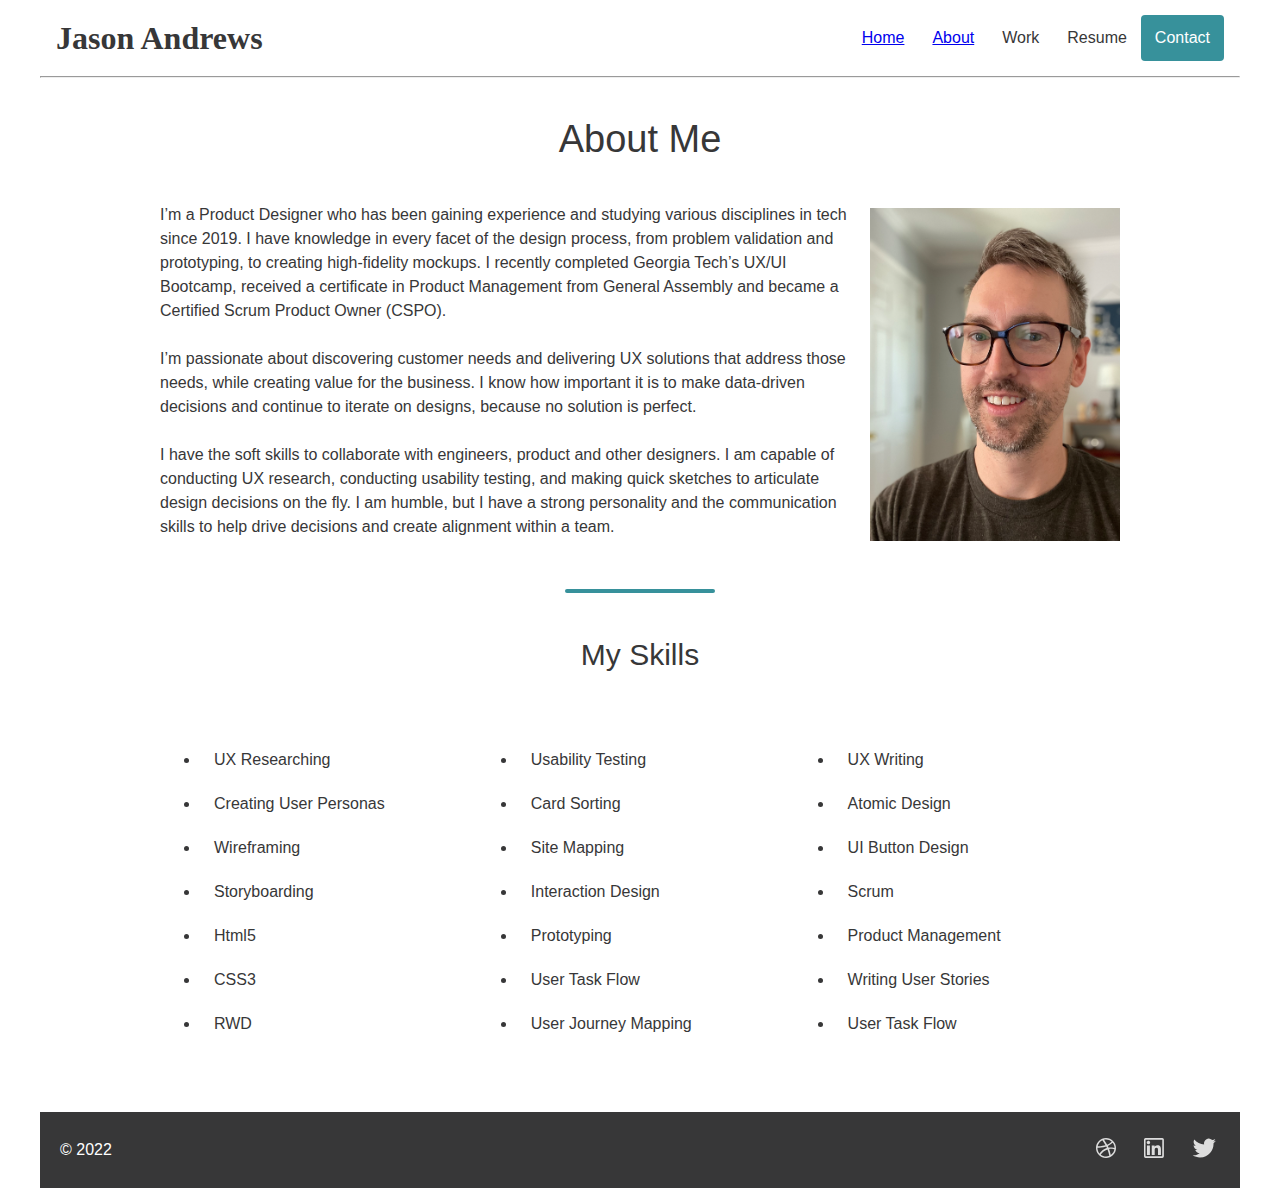
==== aboutMe.html @ a4d90189 "init commit" ====
<!DOCTYPE html>
<html>
   <head>
     <title>Jason Andrews - Product Designer</title>
     <meta name="viewport" content="width=device-width, initial-scale=1">
     <link href="css/index.css" rel="stylesheet" type="text/css">
   </head>  
   <body>
       <!-- header -->
    <header>
         <div>
           <h2>Jason Andrews</h2>
         </div>
         <nav>
             <ul class="mainNav">
                <li class="navCollapse"><a href="index.html">Home</a></li>
                <li class="navCollapse"><a href="#">About</a></li>
                <li class="navCollapse">Work</li>
                <li class="navCollapse">Resume</li>
                <li class="mobileNav">Menu</li>
                <li class="contactButton">Contact</li>
             </ul>
           </nav>
    </header>
    <hr>
    <div class="heading">
        <h1>About Me</h1>
    </div>
    <!-- content section -->
    <section>
        <div class="aboutMeContent">
            <div class="aboutMeText">
              <img class="aboutMeImg" src="images/Selfie_JA.jpg">
               <p>I’m a Product Designer who has been gaining experience and studying various disciplines in tech since 2019. I have knowledge in every facet of the design process, from problem validation and prototyping, to creating high-fidelity mockups. I recently completed Georgia Tech’s UX/UI Bootcamp, received a certificate in Product Management from General Assembly and became a Certified Scrum Product Owner (CSPO). <br> <br>
                

I’m passionate about discovering customer needs and delivering UX solutions that address those needs, while creating value for the business. I know how important it is to make data-driven decisions and continue to iterate on designs, because no solution is perfect. <br>
<br>

I have the soft skills to collaborate with engineers, product and other designers. I am capable of conducting UX research, conducting usability testing, and making quick sketches to articulate design decisions on the fly. I am humble, but I have a strong personality and the communication skills to help drive decisions and create alignment within a team. <br>
              </p> 
            </div>
          
   </section>
   <hr class="styledHR">
     <!-- my skills section coded using grid and flex (depending on viewport size) -->
    <div class="heading">
      <h4 class="mySkills">My Skills</h4>
  </div>
    <section>
      <div class="skills">
    <ul class="skillsList skillsLeft">
      <li>UX Researching</li>
      <li>Creating User Personas</li>
      <li>Wireframing</li>
      <li>Storyboarding</li>
      <li>Html5</li>
      <li>CSS3</li>
      <li>RWD</li>
  </ul>
  <ul class="skillsList skillsCenter">
   <li>Usability Testing</li>
   <li>Card Sorting</li>
   <li>Site Mapping</li>
   <li>Interaction Design</li>
   <li>Prototyping</li>
   <li>User Task Flow</li>
   <li>User Journey Mapping</li>
  </ul>
  <ul class="skillsList skillsRight">
  <li>UX Writing</li>
  <li>Atomic Design</li>
  <li>UI Button Design</li>
  <li>Scrum</li>
  <li>Product Management</li>
  <li>Writing User Stories</li>
  <li>User Task Flow</li>
  </ul>
</div>
    </section>
    <footer>
      <p class="copyright">© 2022</p>
      <ul>
          <li><img src="images/Dribbble.svg" class="footerIcons"></li>
          <li><img src="images/linkedin.svg" class="footerIcons"></li>
          <li><img src="images/Twitter.svg" class="footerIcons"></li>
      </ul>
    </footer>
  </body>
  </html>
---- css/index.css ----
/* general styles */
body {
    max-width: 1200px;
    margin-left: auto;
    margin-right: auto;
    font-family: Arial, sans-serif, Spartan;
    color: #373738 
}
section {
    display: flex;
    justify-content: center;   
}
.styledHR {
    background-color: #37919B;
    width: 150px;
    height: 4px;
    border: none;
    border-radius: 4px;
}
/* header styles */
header {
    display: flex;
    flex-direction: row;
    justify-content: space-between;
    align-items: center;
    padding: 0px 16px 0px 16px;
    height: 60px;
}
header ul { 
    list-style-type: none;
    
}
nav {
    display: flex;
    flex-direction: row;
}
.mobileNav { display: none; 
}
.contactButton {
    border-radius: 4px ;
    background-color: #37919B;
    color: white;
}
nav ul {
    display: flex;
    flex-direction: row;
    text-decoration: none;
    align-items: baseline;
}
  /* text styles */ 
p { 
    line-height: 1.5;
    font-weight: 100;
}
h1 {
  font-size: 38px;
  white-space: nowrap;
  font-weight: 100;
}
h2 {
    font-size: 32px;
    white-space: nowrap;
    font-family: Share;
}
h3 {
    font-size: 16px 5px;
}
h4 {
    font-size: 30px;
    white-space: nowrap;
    font-weight: 100; 
}
.heading {
    display: flex;
    justify-content: center;
}
li { 
    padding: 14px 14px; 
    
}
.subHeading {
    display: flex;
    justify-content: center;
}
/* home page styles */
.homeText {
    padding: 0px 20px 0px 16px;
    max-width: 600px;  
    text-align: center;
}
.homeImg {
    width: 100%;
    height: auto;       
}
.homeImgContainer {
    width: 50%;
    padding: 0px 0px 0px 30px;
    max-width: 300px;
    min-width: 200px;
}
.homeHero {
    height: auto;
    margin: 20px 10px 20px 0px;  
  
}
.homePageIcons {
    display: flex;
    justify-content: space-around;
    align-items: center;
    padding: 20px 100px 30px 100px;
    filter: invert(22%) sepia(6%) saturate(99%) hue-rotate(202deg) brightness(92%) contrast(96%);   
}
.mainIcons { 
    height: 20px;
}

/* about me page styles */
.heading {
    margin: 15px 0px 0px 0px;
}

.aboutMeContent {
    width: 80%;
    padding-bottom: 20px;
}
.aboutMeImg {
   width: 250px;
   float: right;
   margin: 5px 0px 20px 20px;
}

/* my work styles */
.myWork {
    height: auto;
    margin: 0px 0px 40px 0px;
    
}
.caseStudy {
    width: 300px;
    height: 300px;
    text-align: center;
    overflow: hidden;
    margin: 10px;
    box-shadow: 6px 6px 10px 1px #CECECE;  
}
.caseStudyPic {
    width: 100%;
    max-width: 100%;
    height: auto;
}
/* my skills styles */
.mySkills {
    margin: 30px 0px 0px 0px;
}
.skillsLeft {grid-area: skillsLeft;}
.skillsCenter {grid-area: skillsCenter;}
.skillsRight {grid-area: skillsRight;}
.skills {
    display: grid; 
    grid-template-columns: 33% 33% 33%;
    grid-template-areas: 'skillsLeft skillsCenter skillsRight';
    width: 80%;
    margin: 50px;
}

.skills li {
    line-height: 1;
}
/* footer styles */
footer {
    background-color: #373738;
    display: flex;
    justify-content: space-between;
    align-items: center;
    height:76px;
}
.copyright {
    color: white;
    display: flex;
    justify-content: flex-start;
    padding: 20px;
}
footer ul { 
    display: flex;
    justify-content: flex-end;
    align-items: center;
    padding: 10px;
    color: white;
    list-style-type: none;   
}
.footerIcons {
    filter: invert(100%) sepia(0%) saturate(7500%) hue-rotate(300deg) brightness(100%) contrast(104%);
    height: 20px
}

/* media queries */ 
@media (max-width: 690px) {
  header ul { font-size: 14px;}
  h2 {font-size: 28px}
  h1 {font-size: 32px;}
}

@media (max-width: 600px) {
    .aboutMeImg {
        width: 100%;
        margin: 5px 0px 20px 0px; 
     }
    .navCollapse {
        display: none;
    } 
    .mobileNav { 
        display: flex; 
        border-radius: 4px ;
        border-color: #373738 ;
        border-style: inset;
        border-width: thin;
        margin: 0px 10px;
        padding: 13px;
    }
.mainNav {
    padding: 0;
}
    .skills {
       display: flex;
       flex-direction: column; 
} 
    .skillsList {
       list-style-type: none;
       text-align: center;
       margin: 0;
       padding: 0;
}
    .aboutMeContent {
       width: 90%;
}
}
@media (max-width: 750px) {
    .myWork {
      display: flex;
      flex-direction: column;
      justify-content: center;
      align-items: center
     }
     .caseStudy {
        width: 375px;
        height: 375px;
    }
    }
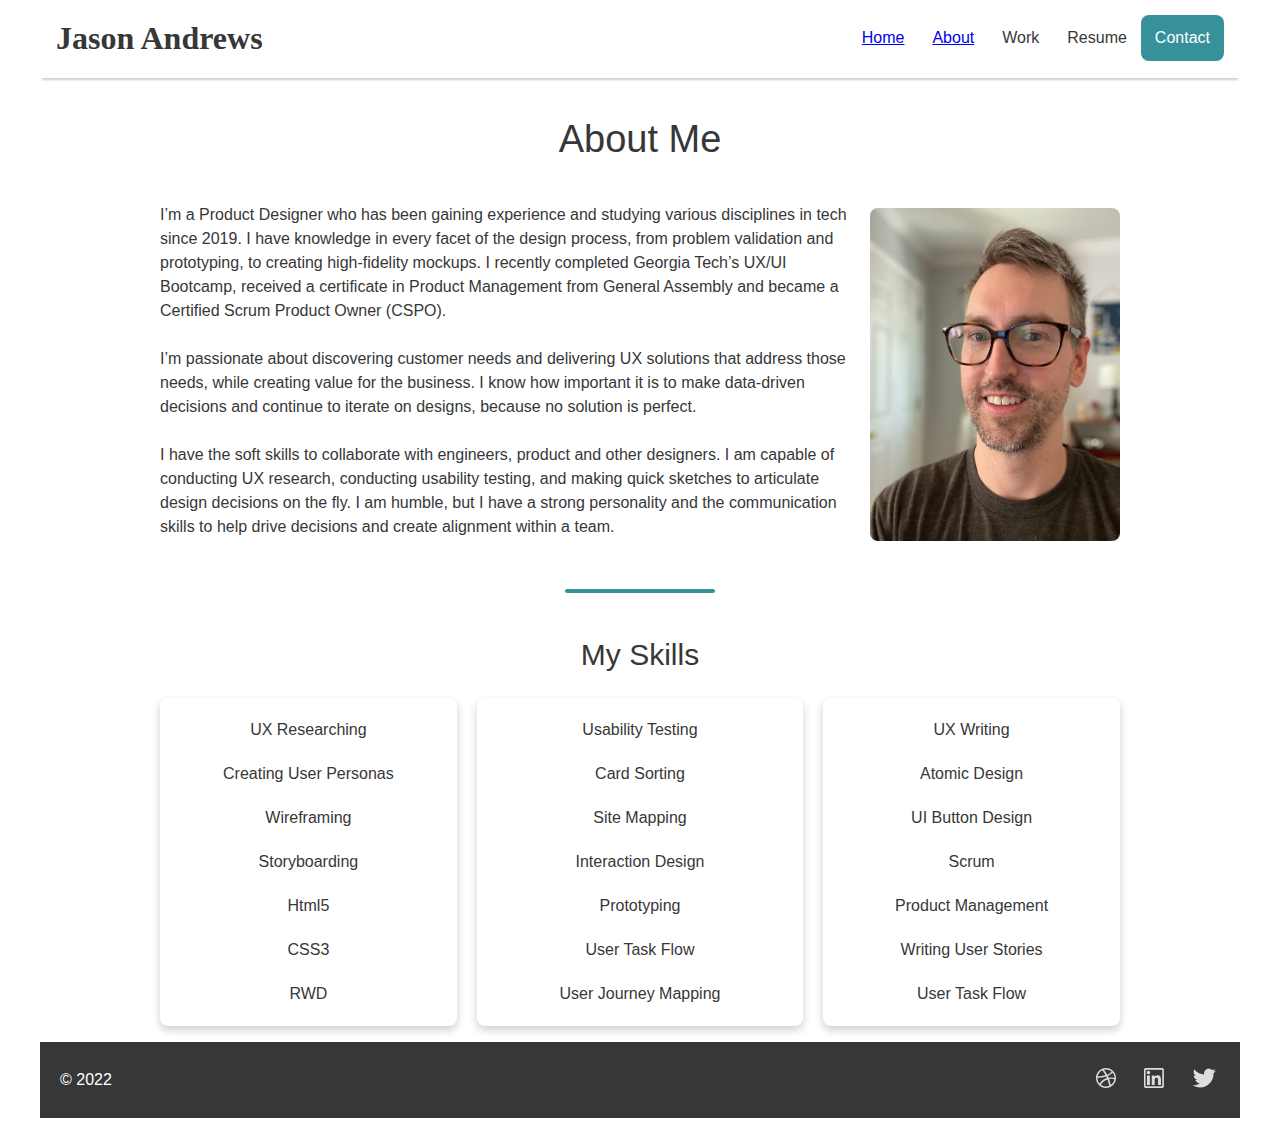
==== commit 7dd4c69e: "added mobile nav, jQuery interactions, changes to cards and started on button hover states" ====
--- a/aboutMe.html
+++ b/aboutMe.html
@@ -4,6 +4,7 @@
      <title>Jason Andrews - Product Designer</title>
      <meta name="viewport" content="width=device-width, initial-scale=1">
      <link href="css/index.css" rel="stylesheet" type="text/css">
+     <script src="https://ajax.googleapis.com/ajax/libs/jquery/3.5.1/jquery.min.js"></script>
    </head>  
    <body>
        <!-- header -->
@@ -17,12 +18,22 @@
                 <li class="navCollapse"><a href="#">About</a></li>
                 <li class="navCollapse">Work</li>
                 <li class="navCollapse">Resume</li>
-                <li class="mobileNav">Menu</li>
+                <li id="mobileNav" class="mobileNav">Menu</li>
                 <li class="contactButton">Contact</li>
              </ul>
            </nav>
     </header>
-    <hr>
+   
+    <ul class="subNav">
+      <li class="subNavItem"><a href="index.html">Home</a></li>
+      <hr>
+      <li class="subNavItem"><a href="aboutMe.html">About</a></li>
+      <hr>
+      <li class="subNavItem">Work</li>
+      <hr>
+      <li class="subNavItem">Resume</li>      
+</ul>
+<div id="grayBG" class="grayBG"></div>
     <div class="heading">
         <h1>About Me</h1>
     </div>
@@ -87,4 +98,5 @@
       </ul>
     </footer>
   </body>
+  <script src="js/index.js"></script>
   </html>--- a/css/index.css
+++ b/css/index.css
@@ -1,4 +1,13 @@
 /* general styles */
+a:visited {
+    color: pink ;
+}
+li:hover {
+    color: #37919B;
+}
+.skillsList li:hover {
+    color: #373737;
+}
 body {
     max-width: 1200px;
     margin-left: auto;
@@ -17,14 +26,27 @@
     border: none;
     border-radius: 4px;
 }
+.grayBG {
+    position: fixed;
+    display: none;
+    background-color: gray;
+    height: 100%;
+    width: 100%;
+    opacity: 65%; 
+   
+    animation: fade 2s linear;
+}
 /* header styles */
 header {
     display: flex;
     flex-direction: row;
     justify-content: space-between;
     align-items: center;
-    padding: 0px 16px 0px 16px;
+    padding: 0px 16px 10px 16px;
     height: 60px;
+    box-shadow: 0 4px 2px -2px #CECECE;
+   /* position: fixed; */
+    
 }
 header ul { 
     list-style-type: none;
@@ -34,12 +56,37 @@
     display: flex;
     flex-direction: row;
 }
-.mobileNav { display: none; 
+.mobileNav { display: none;
+}
+.mobileNav:hover {
+    box-shadow: 0px 4px 8px #CECECE;
+}
+.subNav {
+    display: none;
+    list-style-type: none;
+    background-color: #ffffff;
+    position: absolute;
+    width: 100%;
+    padding: 0px;
+    margin: 0;
+    z-index: 100;
+    max-width: 1200px;
+    padding-bottom: 10px;
+}
+.mobileNav:hover {
+    color: #373738;
+}
+.subNavItem {
+    margin-left: 6px;
 }
 .contactButton {
-    border-radius: 4px ;
+    border-radius: 8px ;
     background-color: #37919B;
     color: white;
+}
+.contactButton:hover {
+    box-shadow: 0px 4px 8px #CECECE;
+    color: #fff;
 }
 nav ul {
     display: flex;
@@ -60,10 +107,14 @@
 h2 {
     font-size: 32px;
     white-space: nowrap;
-    font-family: Share;
-}
+    font-family: share;
+}
+h2:hover {
+    color:#37919B;
+}
+
 h3 {
-    font-size: 16px 5px;
+    font-size: 18px !important;
 }
 h4 {
     font-size: 30px;
@@ -81,6 +132,9 @@
 .subHeading {
     display: flex;
     justify-content: center;
+}
+.caseStudy p {
+    font-size: 14px;
 }
 /* home page styles */
 .homeText {
@@ -100,7 +154,7 @@
 }
 .homeHero {
     height: auto;
-    margin: 20px 10px 20px 0px;  
+    margin: 10px 10px 10px 10px;  
   
 }
 .homePageIcons {
@@ -108,7 +162,8 @@
     justify-content: space-around;
     align-items: center;
     padding: 20px 100px 30px 100px;
-    filter: invert(22%) sepia(6%) saturate(99%) hue-rotate(202deg) brightness(92%) contrast(96%);   
+    filter: invert(22%) sepia(6%) saturate(99%) hue-rotate(202deg) brightness(92%) contrast(96%);
+    z-index: -1;   
 }
 .mainIcons { 
     height: 20px;
@@ -127,12 +182,13 @@
    width: 250px;
    float: right;
    margin: 5px 0px 20px 20px;
+   border-radius: 8px;
 }
 
 /* my work styles */
 .myWork {
     height: auto;
-    margin: 0px 0px 40px 0px;
+    margin: 0px 0px 10px 0px;
     
 }
 .caseStudy {
@@ -141,7 +197,8 @@
     text-align: center;
     overflow: hidden;
     margin: 10px;
-    box-shadow: 6px 6px 10px 1px #CECECE;  
+    box-shadow: 0px 4px 8px #CECECE;
+    border-radius: 8px;
 }
 .caseStudyPic {
     width: 100%;
@@ -149,23 +206,54 @@
     height: auto;
 }
 /* my skills styles */
+.skills {
+    margin: 0px;
+    width: 80%;
+}
 .mySkills {
-    margin: 30px 0px 0px 0px;
-}
-.skillsLeft {grid-area: skillsLeft;}
-.skillsCenter {grid-area: skillsCenter;}
-.skillsRight {grid-area: skillsRight;}
+    margin: 30px 10px 10px 10px;
+}
+.skillsLeft {
+    grid-area: skillsLeft;
+    box-shadow: 0px 4px 8px #CECECE;
+    border-radius: 8px;
+    padding: 10px 0px 10px 0px;
+    margin-right: 20px;
+    
+}
+.skillsCenter {
+    grid-area: skillsCenter;
+    box-shadow: 0px 4px 8px #CECECE;
+    border-radius: 8px;
+    padding: 10px 0px 10px 0px;
+    
+}
+.skillsRight {
+    grid-area: skillsRight;
+    box-shadow: 0px 4px 8px #CECECE;
+    border-radius: 8px;
+    padding: 10px 0px 10px 0px;
+    margin-left: 20px;
+    
+}
 .skills {
     display: grid; 
-    grid-template-columns: 33% 33% 33%;
+    grid-template-columns: 33% 34% 33%;
     grid-template-areas: 'skillsLeft skillsCenter skillsRight';
     width: 80%;
-    margin: 50px;
+}
+
+div .skills{
+    margin: 0px;
+    
 }
 
 .skills li {
     line-height: 1;
-}
+    list-style-type: none;
+    text-align: center;
+}
+
 /* footer styles */
 footer {
     background-color: #373738;
@@ -210,7 +298,7 @@
     } 
     .mobileNav { 
         display: flex; 
-        border-radius: 4px ;
+        border-radius: 8px ;
         border-color: #373738 ;
         border-style: inset;
         border-width: thin;
@@ -222,8 +310,22 @@
 }
     .skills {
        display: flex;
-       flex-direction: column; 
+       flex-direction: column;
+       box-shadow: 0px 4px 8px #CECECE;
+       margin: 10px 0px 20px 0px;
+       padding: 10px 0px 10px 0px;
+       border-radius: 8px;
 } 
+    .skillsLeft {
+        box-shadow: none;
+        
+    }
+     .skillsCenter {
+        box-shadow: none;
+    }
+    .skillsRight {
+        box-shadow: none;
+    }
     .skillsList {
        list-style-type: none;
        text-align: center;
@@ -239,10 +341,14 @@
       display: flex;
       flex-direction: column;
       justify-content: center;
-      align-items: center
+      align-items: center;
+      
      }
      .caseStudy {
-        width: 375px;
-        height: 375px;
-    }
-    }+        width: 90%;
+        height: 355px;
+    }
+    .skills {
+        width: 90%;
+    }
+}